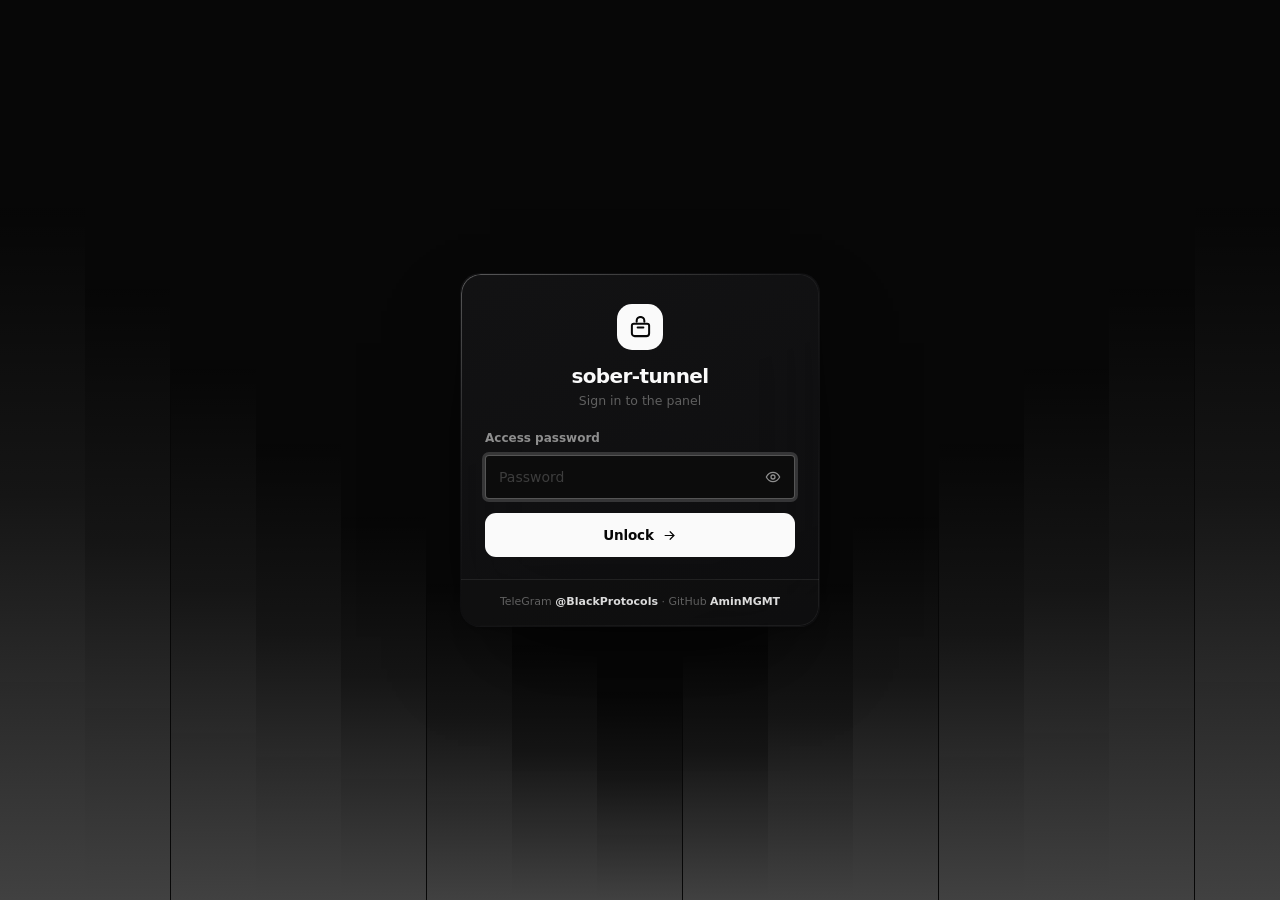
==== engines/backpack/internal/webui/assets/login.html @ 77285814 "Integrate tunnel engines behind sober-tunnel management panel" ====
<!doctype html>
<html lang="en" data-state="__LOGIN_STATE__">
<head>
<meta charset="utf-8">
<meta name="viewport" content="width=device-width, initial-scale=1, viewport-fit=cover">
<meta name="color-scheme" content="dark light">
<meta name="theme-color" content="#070707">
<link rel="manifest" href="__BASE_PATH__/manifest.json">
<link rel="icon" href="__BASE_PATH__/icon.svg" type="image/svg+xml">
<link rel="apple-touch-icon" href="__BASE_PATH__/icons/apple-touch-icon.png">
<meta name="mobile-web-app-capable" content="yes">
<meta name="apple-mobile-web-app-capable" content="yes">
<meta name="apple-mobile-web-app-title" content="sober-tunnel">
<meta name="apple-mobile-web-app-status-bar-style" content="black-translucent">
<title>sober-tunnel · Login</title>
<script nonce="__CSP_NONCE__">
  /* The panel's own appearance, read before first paint: the ground (dark or
     light) and the accent, under the names js/main.js stores them. Signing in
     is the first thing anyone sees, and a door in a different colour from the
     room behind it reads as a different product. This page loads before
     anything else, so it reads the choice itself rather than importing it. */
  (function(){
    var t='dark', a='none';
    try{ t=localStorage.getItem('bp_theme')||'dark'; a=localStorage.getItem('bp_accent')||'none'; }catch(e){}
    if(t!=='light') t='dark';
    document.addEventListener('DOMContentLoaded',function(){
      document.body.dataset.t=t;
      if(a && a!=='none') document.body.dataset.accent=a;
      var m=document.querySelector('meta[name="theme-color"]');
      if(m) m.setAttribute('content', t==='light' ? '#f2f2f2' : '#070707');
    });
  })();
</script>
<style>
  /* Tokens — the same palette, accents and material as the panel
     (panel/css/tokens.css, accent.css, screens/monitor.css). */
  *{box-sizing:border-box;margin:0;padding:0}
  button,input{font:inherit;color:inherit}
  svg{fill:none;stroke:currentColor;stroke-width:1.9;stroke-linecap:round;stroke-linejoin:round}
  [hidden]{display:none!important}
  :root{--ok:#22c55e;--wr:#f59e0b;--er:#ef4444;--spring:cubic-bezier(.32,.72,0,1)}
  body[data-t="dark"]{
    --bg:#070707;--s1:#111111;--s2:#181818;--s3:#1f1f1f;
    --ln:rgba(255,255,255,.08);--ln2:rgba(255,255,255,.15);--ln3:rgba(255,255,255,.3);
    --tx:#fafafa;--tx2:#dcdcdc;--mu:#8e8e8e;--dim:#606060;--faint:#3d3d3d;
    --sunk:rgba(255,255,255,.05);--field:#0c0c0c;
    --glassA:rgba(26,26,28,.62);--glassB:rgba(16,16,18,.74);
    --rim:rgba(255,255,255,.30);--rim2:rgba(255,255,255,.06);--spec:rgba(255,255,255,.09)}
  body[data-t="light"]{
    --bg:#f2f2f2;--s1:#ffffff;--s2:#fafafa;--s3:#f4f4f4;
    --ln:rgba(0,0,0,.09);--ln2:rgba(0,0,0,.16);--ln3:rgba(0,0,0,.34);
    --tx:#0a0a0a;--tx2:#2e2e2e;--mu:#6b6b6b;--dim:#949494;--faint:#c4c4c4;
    --sunk:rgba(0,0,0,.045);--field:#ffffff;
    --glassA:rgba(255,255,255,.66);--glassB:rgba(250,250,250,.78);
    --rim:rgba(255,255,255,.95);--rim2:rgba(0,0,0,.05);--spec:rgba(255,255,255,.55)}
  body{--ac:var(--tx);--ac-on:var(--bg)}
  body[data-t="dark"][data-accent="crimson"]{--ac:#b3001b;--ac-on:#ffffff}
  body[data-t="light"][data-accent="crimson"]{--ac:#4f000b;--ac-on:#ffffff}
  body[data-t="dark"][data-accent="ember"]{--ac:#f6511d;--ac-on:#ffffff}
  body[data-t="light"][data-accent="ember"]{--ac:#d9410f;--ac-on:#ffffff}
  body[data-t="dark"][data-accent="lime"]{--ac:#7fb800;--ac-on:#101010}
  body[data-t="light"][data-accent="lime"]{--ac:#5f8a00;--ac-on:#ffffff}
  body[data-t="dark"][data-accent="azure"]{--ac:#41bbd9;--ac-on:#08222a}
  body[data-t="light"][data-accent="azure"]{--ac:#1d87a5;--ac-on:#ffffff}

  html,body{min-height:100%}
  body{min-height:100dvh;display:grid;place-items:center;
    padding:max(24px,env(safe-area-inset-top)) 16px max(24px,env(safe-area-inset-bottom));
    background:var(--bg);color:var(--tx);overflow-x:hidden;
    font-family:-apple-system,BlinkMacSystemFont,"SF Pro Text","Segoe UI",Inter,system-ui,sans-serif;
    -webkit-font-smoothing:antialiased}
  .sr-only{position:absolute;width:1px;height:1px;padding:0;margin:-1px;overflow:hidden;clip:rect(0,0,0,0);border:0}
  :focus-visible{outline:2px solid var(--ac);outline-offset:2px;border-radius:4px}

  /* The ground: the panel's horizon of accent bars. */
  .bgbars{position:fixed;inset:0;z-index:0;overflow:hidden;pointer-events:none;display:flex}
  .bgbars i{flex:1 0 0;min-width:0;height:100%;transform-origin:bottom;transform:scaleY(var(--s));
    background:linear-gradient(to top,color-mix(in srgb,var(--ac) 24%,transparent),
      color-mix(in srgb,var(--ac) 6%,transparent) 45%,transparent 78%);
    animation:pulseBar 2s ease-in-out var(--d) infinite alternate}
  body[data-t="light"] .bgbars i{
    background:linear-gradient(to top,color-mix(in srgb,var(--ac) 15%,transparent),
      color-mix(in srgb,var(--ac) 4%,transparent) 45%,transparent 78%)}
  @keyframes pulseBar{to{transform:scaleY(calc(var(--s) * .7))}}

  /* The card: the panel's glass dialog. */
  .card{position:relative;z-index:1;width:min(360px,100%);border-radius:20px;overflow:hidden;
    background:linear-gradient(160deg,var(--glassA),var(--glassB));
    -webkit-backdrop-filter:blur(44px) saturate(190%);backdrop-filter:blur(44px) saturate(190%);
    border:1px solid transparent;
    box-shadow:0 40px 90px -30px rgba(0,0,0,.75),0 2px 10px -4px rgba(0,0,0,.5);
    animation:rise .55s var(--spring) both}
  body[data-t="light"] .card{box-shadow:0 30px 70px -30px rgba(0,0,0,.28),0 2px 10px -4px rgba(0,0,0,.12)}
  .card::before{content:"";position:absolute;inset:0;border-radius:inherit;pointer-events:none;z-index:5;padding:1px;
    background:linear-gradient(150deg,var(--rim),var(--rim2) 34%,transparent 60%,var(--rim2) 88%);
    -webkit-mask:linear-gradient(#000 0 0) content-box,linear-gradient(#000 0 0);
    mask:linear-gradient(#000 0 0) content-box,linear-gradient(#000 0 0);
    -webkit-mask-composite:xor;mask-composite:exclude}
  @keyframes rise{from{opacity:0;transform:translateY(14px) scale(.985)}}

  .top{display:flex;flex-direction:column;align-items:center;padding:30px 24px 20px;text-align:center}
  .mk{width:46px;height:46px;border-radius:15px;background:var(--ac);color:var(--ac-on);
    display:grid;place-items:center;margin-bottom:14px}
  .mk svg{width:23px;height:23px;stroke-width:2.1}
  h1{font-size:20px;font-weight:660;letter-spacing:-.03em}
  .sub{font-size:12.5px;color:var(--dim);margin-top:4px;line-height:1.5}

  form{display:flex;flex-direction:column;gap:10px;padding:0 24px 22px}
  label.lb{font-size:12px;color:var(--mu);font-weight:550}
  .field{position:relative;display:flex;align-items:center}
  input{width:100%;height:44px;padding:0 44px 0 13px;font-size:14px;color:var(--tx);
    background:var(--field);border:1px solid var(--ln);border-radius:11px;outline:0;
    transition:border-color .22s ease,box-shadow .22s ease}
  input::placeholder{color:var(--faint)}
  input:hover{border-color:var(--ln2)}
  input:focus{border-color:var(--ln3);box-shadow:0 0 0 3px color-mix(in srgb,var(--ac) 16%,transparent)}
  input:focus-visible{outline:0}
  .toggle{position:absolute;right:5px;width:34px;height:34px;border-radius:9px;border:0;cursor:pointer;
    background:transparent;color:var(--mu);display:grid;place-items:center;transition:background .22s ease,color .22s ease}
  .toggle:hover{background:var(--sunk);color:var(--tx)}
  .toggle svg{width:16px;height:16px}
  .err{display:none;align-items:center;gap:8px;font-size:12px;color:var(--er);line-height:1.45}
  .err svg{width:14px;height:14px;flex:none}
  html[data-state="wrong"] .err{display:flex}
  html[data-state="wrong"] input{border-color:color-mix(in srgb,var(--er) 55%,transparent)}
  .go{height:44px;margin-top:4px;border-radius:11px;border:1px solid transparent;cursor:pointer;
    background:var(--ac);color:var(--ac-on);font-size:13.5px;font-weight:620;letter-spacing:-.01em;
    display:flex;align-items:center;justify-content:center;gap:8px;
    transition:opacity .2s ease,transform .2s var(--spring)}
  .go:hover{opacity:.9}
  .go:active{transform:scale(.985)}
  .go svg{width:15px;height:15px}

  .foot{border-top:1px solid var(--ln);padding:13px 24px 15px;text-align:center;
    background:color-mix(in srgb,var(--s1) 40%,transparent);font-size:11px;color:var(--dim);line-height:1.6}
  .foot b{color:var(--tx2);font-weight:600}
  .foot a{color:inherit}

  html[dir="rtl"] .toggle{right:auto;left:5px}
  html[dir="rtl"] input{padding:0 13px 0 44px}
  html[dir="rtl"] .go svg{transform:scaleX(-1)}
  @media (prefers-reduced-motion:reduce){*,*::before,*::after{animation:none!important;transition:none!important}}
  @media (prefers-reduced-transparency:reduce){.card{background:var(--s1);-webkit-backdrop-filter:none;backdrop-filter:none}}
</style>
</head>
<body data-t="dark">
  <div class="bgbars" aria-hidden="true"><i style="--s:1.000;--d:0.0s"></i><i style="--s:0.882;--d:0.1s"></i><i style="--s:0.767;--d:0.2s"></i><i style="--s:0.658;--d:0.3s"></i><i style="--s:0.553;--d:0.4s"></i><i style="--s:0.456;--d:0.5s"></i><i style="--s:0.368;--d:0.6s"></i><i style="--s:0.300;--d:0.7s"></i><i style="--s:0.368;--d:0.8s"></i><i style="--s:0.456;--d:0.9s"></i><i style="--s:0.553;--d:1.0s"></i><i style="--s:0.658;--d:1.1s"></i><i style="--s:0.767;--d:1.2s"></i><i style="--s:0.882;--d:1.3s"></i><i style="--s:1.000;--d:1.4s"></i></div>

  <main class="card">
    <div class="top">
      <div class="mk" aria-hidden="true">
        <svg viewBox="0 0 24 24"><path d="M8 6V5a4 4 0 018 0v1"/><path d="M5 8h14a2 2 0 012 2v8a3 3 0 01-3 3H6a3 3 0 01-3-3v-8a2 2 0 012-2z"/><path d="M9 12h6"/></svg>
      </div>
      <h1>sober-tunnel</h1>
      <div class="sub" id="sub">Sign in to the panel</div>
    </div>
    <form method="post" action="__BASE_PATH__/login">
      <label class="lb" for="pw" id="pwlabel">Access password</label>
      <div class="field">
        <input id="pw" name="password" type="password" maxlength="128"
               placeholder="Password" autofocus autocomplete="current-password" required>
        <button type="button" class="toggle" id="toggle" aria-label="Show password" aria-pressed="false">
          <svg viewBox="0 0 24 24" id="eye"><path d="M2 12s3.5-7 10-7 10 7 10 7-3.5 7-10 7-10-7-10-7z"/><circle cx="12" cy="12" r="3"/></svg>
        </button>
      </div>
      <div class="err" role="alert"><svg viewBox="0 0 24 24"><circle cx="12" cy="12" r="9"/><path d="M12 8v5"/><path d="M12 16h.01"/></svg><span id="err">Wrong password. Try again.</span></div>
      <button type="submit" class="go" id="unlock"><span id="unlocktxt">Unlock</span><svg viewBox="0 0 24 24"><path d="M5 12h14"/><path d="M13 6l6 6-6 6"/></svg></button>
    </form>
    <div class="foot">
      <div>TeleGram <b>@BlackProtocols</b> · GitHub <b>AminMGMT</b></div>
    </div>
  </main>
<script nonce="__CSP_NONCE__">
  function togglePw(){
    const i=document.getElementById('pw'), t=document.getElementById('toggle'), e=document.getElementById('eye');
    const show=i.type==='password';
    i.type=show?'text':'password';
    t.setAttribute('aria-pressed',show); t.setAttribute('aria-label',show?'Hide password':'Show password');
    e.innerHTML=show
      ?'<path d="M2 12s3.5-7 10-7 10 7 10 7-3.5 7-10 7-10-7-10-7z"/><circle cx="12" cy="12" r="3"/><path d="M3 3l18 18"/>'
      :'<path d="M2 12s3.5-7 10-7 10 7 10 7-3.5 7-10 7-10-7-10-7z"/><circle cx="12" cy="12" r="3"/>';
    i.focus();
  }
  /* Bound here rather than as onclick= on the button. The panel's CSP names a
     per-response nonce instead of allowing inline script, and a nonce covers
     script elements only — never an attribute handler. That is the point of
     it, and it means this page cannot keep one either. */
  document.getElementById('toggle').addEventListener('click', togglePw);
  /* Typing again clears the "wrong password" line. */
  document.getElementById('pw').addEventListener('input', function(){
    document.documentElement.dataset.state='';
  });
</script>
<script nonce="__CSP_NONCE__">
// The language the panel was left in. The login page has no settings of its
// own — it follows the choice already made, so a Persian reader is not shown an
// English door to a Persian panel.
(function(){
  let lang=null;
  try{ lang=localStorage.getItem('bp_lang'); }catch(e){}
  if(lang!=='fa') return;
  document.documentElement.lang='fa';
  document.documentElement.dir='rtl';
  const set=(id,txt)=>{ const el=document.getElementById(id); if(el) el.textContent=txt; };
  set('sub','ورود به پنل');
  set('pwlabel','رمز عبور');
  set('unlocktxt','ورود');
  set('err','رمز عبور اشتباه است. دوباره امتحان کن.');
  const pw=document.getElementById('pw');
  if(pw){ pw.placeholder='رمز عبور'; pw.style.direction='ltr'; pw.style.textAlign='left'; }
})();
</script>
<script nonce="__CSP_NONCE__">
// Registered here too, so a phone can install the panel from the first page it
// sees rather than only after signing in. The worker caches nothing — see
// sw.js — so this changes no request, it only makes the page installable.
if('serviceWorker' in navigator && window.isSecureContext){
  navigator.serviceWorker.register('__BASE_PATH__/sw.js',{scope:'__BASE_PATH__/'}).catch(function(){});
}
</script>
</body>
</html>
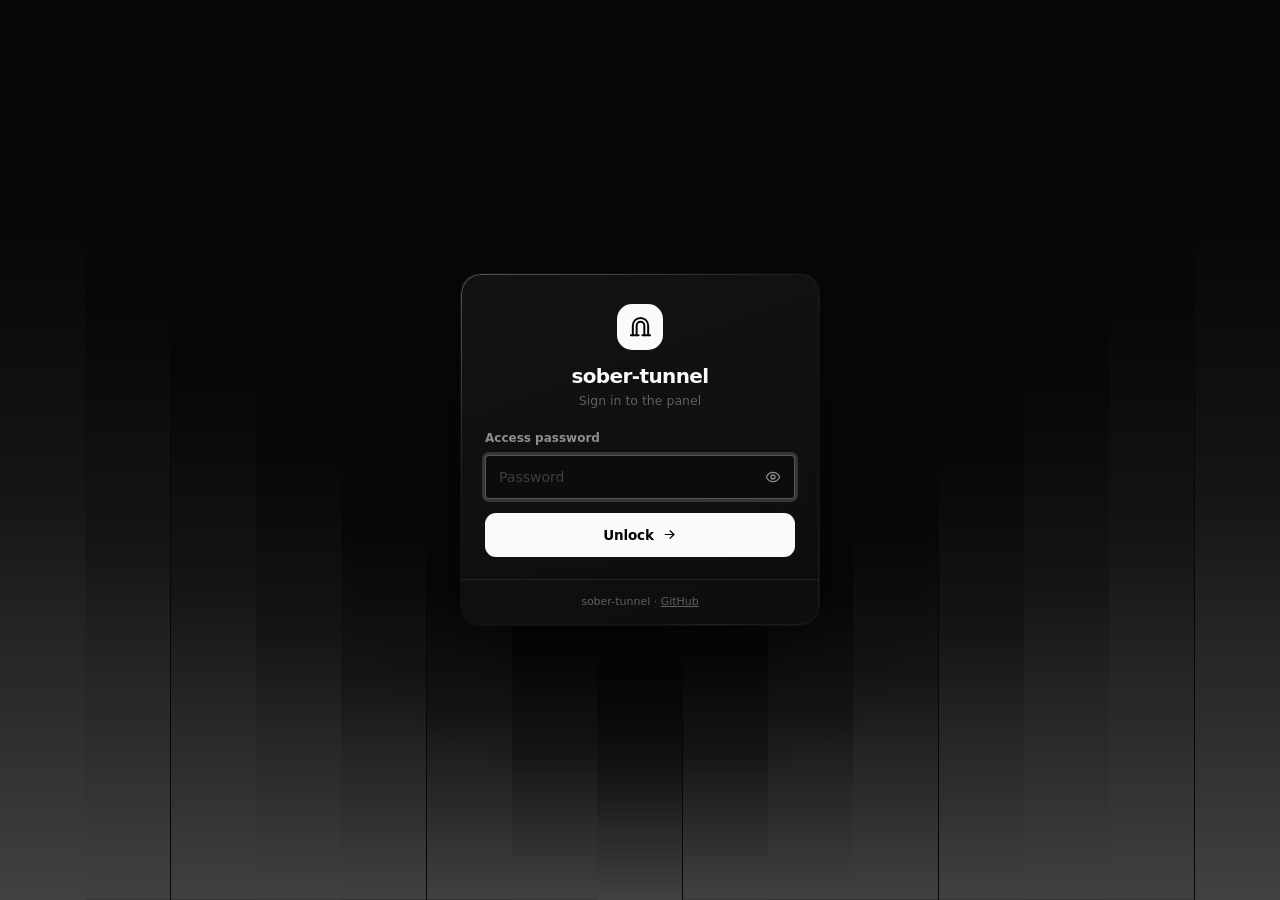
==== commit 8c5f7b3f: "Unify sober-tunnel branding across web and support surfaces" ====
--- a/engines/backpack/internal/webui/assets/login.html
+++ b/engines/backpack/internal/webui/assets/login.html
@@ -149,7 +149,7 @@
   <main class="card">
     <div class="top">
       <div class="mk" aria-hidden="true">
-        <svg viewBox="0 0 24 24"><path d="M8 6V5a4 4 0 018 0v1"/><path d="M5 8h14a2 2 0 012 2v8a3 3 0 01-3 3H6a3 3 0 01-3-3v-8a2 2 0 012-2z"/><path d="M9 12h6"/></svg>
+        <svg viewBox="0 0 24 24"><path d="M4 20V10a8 8 0 0116 0v10M8 20V10a4 4 0 018 0v10"/><path d="M2 20h8M14 20h8"/></svg>
       </div>
       <h1>sober-tunnel</h1>
       <div class="sub" id="sub">Sign in to the panel</div>
@@ -167,7 +167,7 @@
       <button type="submit" class="go" id="unlock"><span id="unlocktxt">Unlock</span><svg viewBox="0 0 24 24"><path d="M5 12h14"/><path d="M13 6l6 6-6 6"/></svg></button>
     </form>
     <div class="foot">
-      <div>TeleGram <b>@BlackProtocols</b> · GitHub <b>AminMGMT</b></div>
+      <div>sober-tunnel · <a href="https://github.com/amirsober-cloud/sober-tunnel" target="_blank" rel="noopener noreferrer">GitHub</a></div>
     </div>
   </main>
 <script nonce="__CSP_NONCE__">
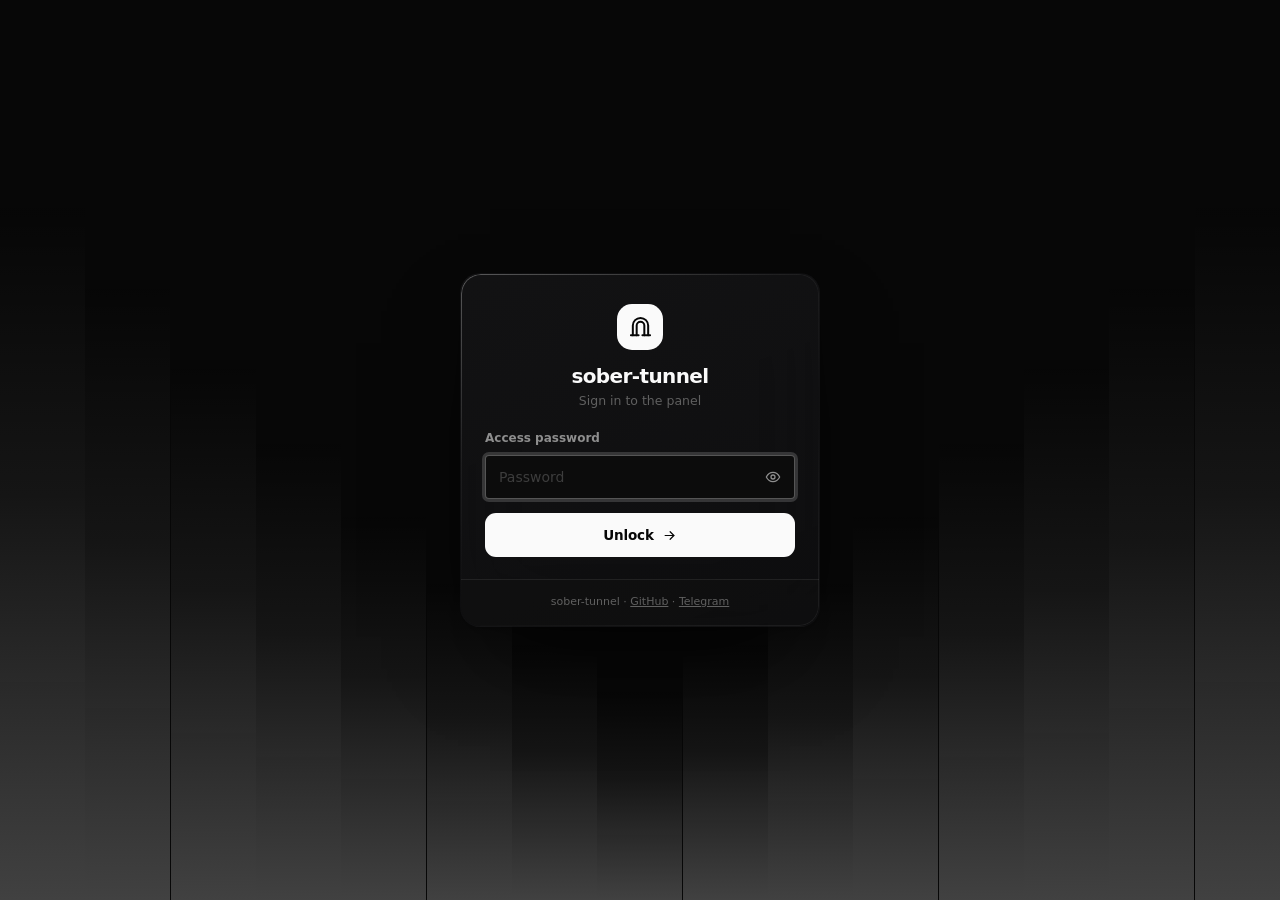
==== commit 39d7280b: "Add sobervpn Telegram link across product surfaces" ====
--- a/engines/backpack/internal/webui/assets/login.html
+++ b/engines/backpack/internal/webui/assets/login.html
@@ -167,7 +167,7 @@
       <button type="submit" class="go" id="unlock"><span id="unlocktxt">Unlock</span><svg viewBox="0 0 24 24"><path d="M5 12h14"/><path d="M13 6l6 6-6 6"/></svg></button>
     </form>
     <div class="foot">
-      <div>sober-tunnel · <a href="https://github.com/amirsober-cloud/sober-tunnel" target="_blank" rel="noopener noreferrer">GitHub</a></div>
+      <div>sober-tunnel · <a href="https://github.com/amirsober-cloud/sober-tunnel" target="_blank" rel="noopener noreferrer">GitHub</a> · <a href="https://t.me/sobervpn" target="_blank" rel="noopener noreferrer">Telegram</a></div>
     </div>
   </main>
 <script nonce="__CSP_NONCE__">
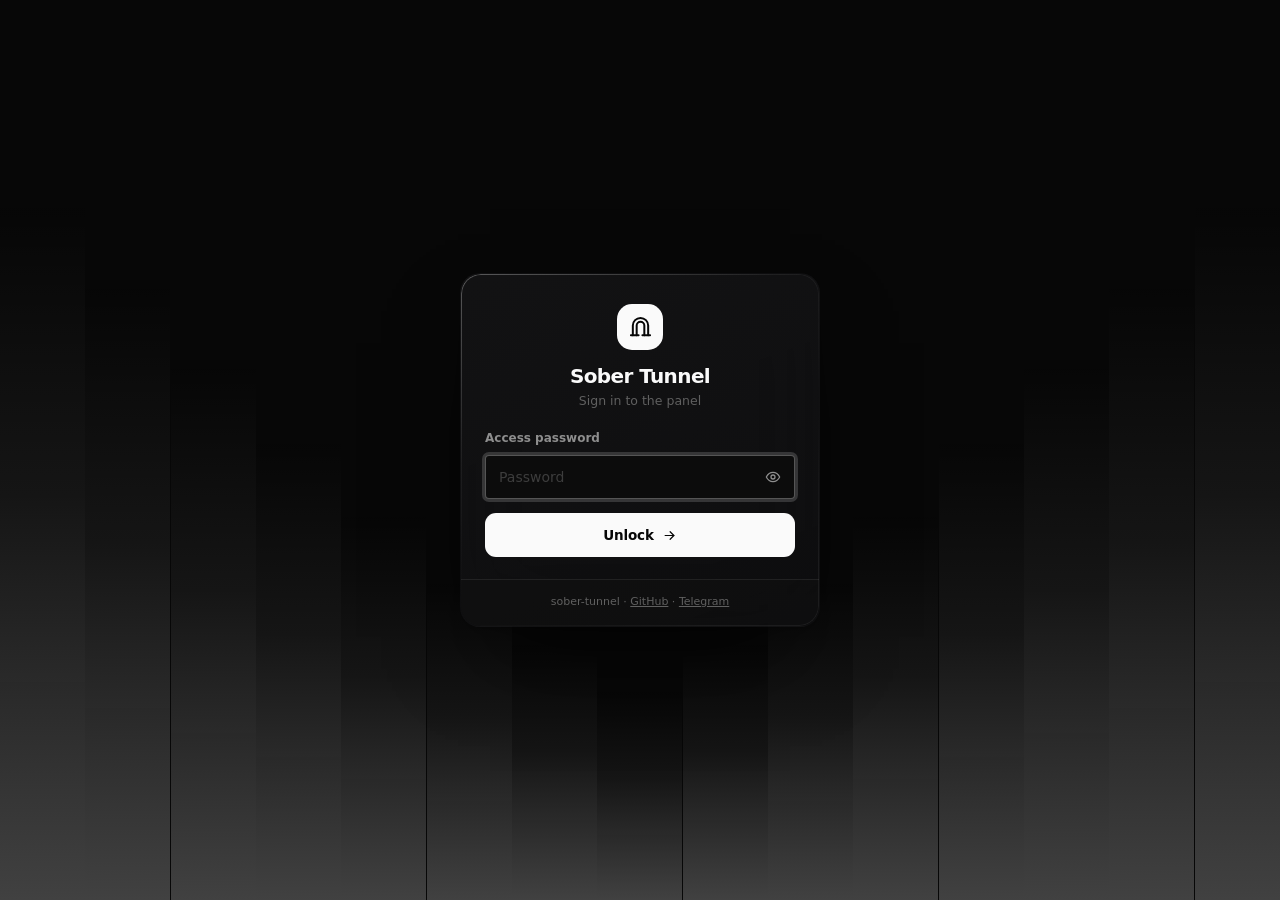
==== commit 1b0d5960: "Introduce SoberLinkPack branding and improve bounded camouflage recovery" ====
--- a/engines/backpack/internal/webui/assets/login.html
+++ b/engines/backpack/internal/webui/assets/login.html
@@ -10,9 +10,9 @@
 <link rel="apple-touch-icon" href="__BASE_PATH__/icons/apple-touch-icon.png">
 <meta name="mobile-web-app-capable" content="yes">
 <meta name="apple-mobile-web-app-capable" content="yes">
-<meta name="apple-mobile-web-app-title" content="sober-tunnel">
+<meta name="apple-mobile-web-app-title" content="Sober Tunnel">
 <meta name="apple-mobile-web-app-status-bar-style" content="black-translucent">
-<title>sober-tunnel · Login</title>
+<title>Sober Tunnel · Login</title>
 <script nonce="__CSP_NONCE__">
   /* The panel's own appearance, read before first paint: the ground (dark or
      light) and the accent, under the names js/main.js stores them. Signing in
@@ -151,10 +151,11 @@
       <div class="mk" aria-hidden="true">
         <svg viewBox="0 0 24 24"><path d="M4 20V10a8 8 0 0116 0v10M8 20V10a4 4 0 018 0v10"/><path d="M2 20h8M14 20h8"/></svg>
       </div>
-      <h1>sober-tunnel</h1>
+      <h1>Sober Tunnel</h1>
       <div class="sub" id="sub">Sign in to the panel</div>
     </div>
-    <form method="post" action="__BASE_PATH__/login">
+    <form method="post" action="__BASE_PATH__/login" autocomplete="on">
+      <input type="text" name="username" value="admin" autocomplete="username" hidden>
       <label class="lb" for="pw" id="pwlabel">Access password</label>
       <div class="field">
         <input id="pw" name="password" type="password" maxlength="128"
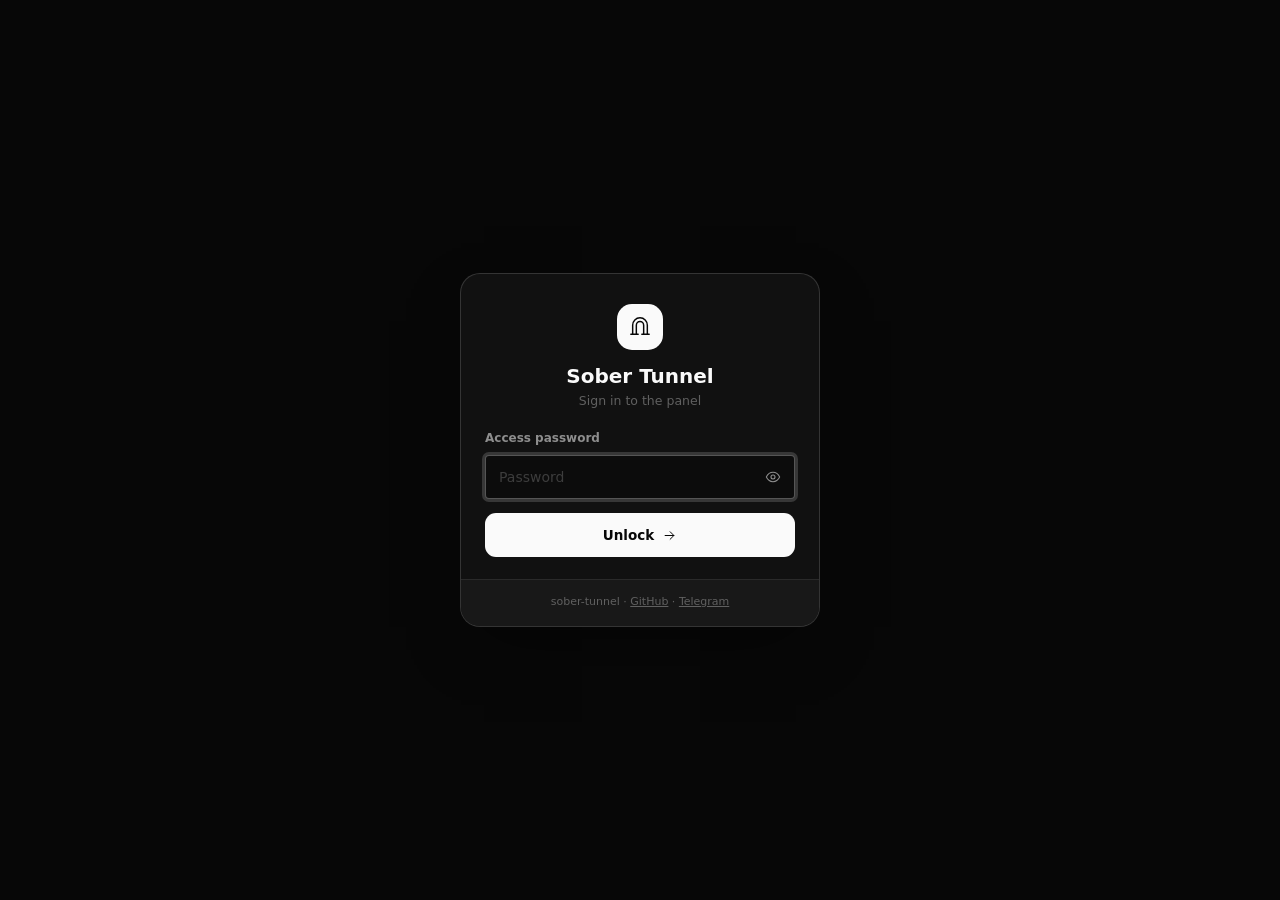
==== commit 96c61d52: "Integrate upstream v2 data plane and security on isolated validation branch" ====
--- a/engines/backpack/internal/webui/assets/login.html
+++ b/engines/backpack/internal/webui/assets/login.html
@@ -21,7 +21,7 @@
      anything else, so it reads the choice itself rather than importing it. */
   (function(){
     var t='dark', a='none';
-    try{ t=localStorage.getItem('bp_theme')||'dark'; a=localStorage.getItem('bp_accent')||'none'; }catch(e){}
+    try{ t=localStorage.getItem('bp_theme')||'dark'; a=localStorage.getItem('bp_accent')||'signal'; }catch(e){}
     if(t!=='light') t='dark';
     document.addEventListener('DOMContentLoaded',function(){
       document.body.dataset.t=t;
@@ -36,24 +36,25 @@
      (panel/css/tokens.css, accent.css, screens/monitor.css). */
   *{box-sizing:border-box;margin:0;padding:0}
   button,input{font:inherit;color:inherit}
-  svg{fill:none;stroke:currentColor;stroke-width:1.9;stroke-linecap:round;stroke-linejoin:round}
+  svg{fill:none;stroke:currentColor;stroke-width:1.6;stroke-linecap:round;stroke-linejoin:round}
   [hidden]{display:none!important}
-  :root{--ok:#22c55e;--wr:#f59e0b;--er:#ef4444;--spring:cubic-bezier(.32,.72,0,1)}
+  :root{--ok:#22c55e;--wr:#f59e0b;--er:#ef4444;--spring:cubic-bezier(.22,1,.36,1)}
+  body[data-t="dark"]{--ok:#4cc38a;--wr:#e5a33d;--er:#e5484d}
+  body[data-t="light"]{--ok:#16a34a;--wr:#b45309;--er:#dc2626}
   body[data-t="dark"]{
     --bg:#070707;--s1:#111111;--s2:#181818;--s3:#1f1f1f;
     --ln:rgba(255,255,255,.08);--ln2:rgba(255,255,255,.15);--ln3:rgba(255,255,255,.3);
     --tx:#fafafa;--tx2:#dcdcdc;--mu:#8e8e8e;--dim:#606060;--faint:#3d3d3d;
-    --sunk:rgba(255,255,255,.05);--field:#0c0c0c;
-    --glassA:rgba(26,26,28,.62);--glassB:rgba(16,16,18,.74);
-    --rim:rgba(255,255,255,.30);--rim2:rgba(255,255,255,.06);--spec:rgba(255,255,255,.09)}
+    --sunk:rgba(255,255,255,.05);--field:#0c0c0c;}
   body[data-t="light"]{
     --bg:#f2f2f2;--s1:#ffffff;--s2:#fafafa;--s3:#f4f4f4;
     --ln:rgba(0,0,0,.09);--ln2:rgba(0,0,0,.16);--ln3:rgba(0,0,0,.34);
     --tx:#0a0a0a;--tx2:#2e2e2e;--mu:#6b6b6b;--dim:#949494;--faint:#c4c4c4;
-    --sunk:rgba(0,0,0,.045);--field:#ffffff;
-    --glassA:rgba(255,255,255,.66);--glassB:rgba(250,250,250,.78);
-    --rim:rgba(255,255,255,.95);--rim2:rgba(0,0,0,.05);--spec:rgba(255,255,255,.55)}
+    --sunk:rgba(0,0,0,.045);--field:#ffffff;}
+  /* The signal accent marks live readings in the panel; this page has none,
+     so it leaves the mark and the button in the ramp. */
   body{--ac:var(--tx);--ac-on:var(--bg)}
+  body[data-accent="signal"]{--ac:var(--tx);--ac-on:var(--bg)}
   body[data-t="dark"][data-accent="crimson"]{--ac:#b3001b;--ac-on:#ffffff}
   body[data-t="light"][data-accent="crimson"]{--ac:#4f000b;--ac-on:#ffffff}
   body[data-t="dark"][data-accent="ember"]{--ac:#f6511d;--ac-on:#ffffff}
@@ -72,37 +73,20 @@
   .sr-only{position:absolute;width:1px;height:1px;padding:0;margin:-1px;overflow:hidden;clip:rect(0,0,0,0);border:0}
   :focus-visible{outline:2px solid var(--ac);outline-offset:2px;border-radius:4px}
 
-  /* The ground: the panel's horizon of accent bars. */
-  .bgbars{position:fixed;inset:0;z-index:0;overflow:hidden;pointer-events:none;display:flex}
-  .bgbars i{flex:1 0 0;min-width:0;height:100%;transform-origin:bottom;transform:scaleY(var(--s));
-    background:linear-gradient(to top,color-mix(in srgb,var(--ac) 24%,transparent),
-      color-mix(in srgb,var(--ac) 6%,transparent) 45%,transparent 78%);
-    animation:pulseBar 2s ease-in-out var(--d) infinite alternate}
-  body[data-t="light"] .bgbars i{
-    background:linear-gradient(to top,color-mix(in srgb,var(--ac) 15%,transparent),
-      color-mix(in srgb,var(--ac) 4%,transparent) 45%,transparent 78%)}
-  @keyframes pulseBar{to{transform:scaleY(calc(var(--s) * .7))}}
-
-  /* The card: the panel's glass dialog. */
+
+  /* The card: a raised surface with a hairline, as the panel's dialogs are. */
   .card{position:relative;z-index:1;width:min(360px,100%);border-radius:20px;overflow:hidden;
-    background:linear-gradient(160deg,var(--glassA),var(--glassB));
-    -webkit-backdrop-filter:blur(44px) saturate(190%);backdrop-filter:blur(44px) saturate(190%);
-    border:1px solid transparent;
-    box-shadow:0 40px 90px -30px rgba(0,0,0,.75),0 2px 10px -4px rgba(0,0,0,.5);
+    background:var(--s1);border:1px solid var(--ln2);
+    box-shadow:0 24px 64px -24px rgba(0,0,0,.6);
     animation:rise .55s var(--spring) both}
-  body[data-t="light"] .card{box-shadow:0 30px 70px -30px rgba(0,0,0,.28),0 2px 10px -4px rgba(0,0,0,.12)}
-  .card::before{content:"";position:absolute;inset:0;border-radius:inherit;pointer-events:none;z-index:5;padding:1px;
-    background:linear-gradient(150deg,var(--rim),var(--rim2) 34%,transparent 60%,var(--rim2) 88%);
-    -webkit-mask:linear-gradient(#000 0 0) content-box,linear-gradient(#000 0 0);
-    mask:linear-gradient(#000 0 0) content-box,linear-gradient(#000 0 0);
-    -webkit-mask-composite:xor;mask-composite:exclude}
+  body[data-t="light"] .card{box-shadow:0 8px 24px rgba(0,0,0,.06)}
   @keyframes rise{from{opacity:0;transform:translateY(14px) scale(.985)}}
 
   .top{display:flex;flex-direction:column;align-items:center;padding:30px 24px 20px;text-align:center}
   .mk{width:46px;height:46px;border-radius:15px;background:var(--ac);color:var(--ac-on);
     display:grid;place-items:center;margin-bottom:14px}
-  .mk svg{width:23px;height:23px;stroke-width:2.1}
-  h1{font-size:20px;font-weight:660;letter-spacing:-.03em}
+  .mk svg{width:22px;height:22px;stroke-width:1.6}
+  h1{font-size:20px;font-weight:600}
   .sub{font-size:12.5px;color:var(--dim);margin-top:4px;line-height:1.5}
 
   form{display:flex;flex-direction:column;gap:10px;padding:0 24px 22px}
@@ -124,7 +108,7 @@
   html[data-state="wrong"] .err{display:flex}
   html[data-state="wrong"] input{border-color:color-mix(in srgb,var(--er) 55%,transparent)}
   .go{height:44px;margin-top:4px;border-radius:11px;border:1px solid transparent;cursor:pointer;
-    background:var(--ac);color:var(--ac-on);font-size:13.5px;font-weight:620;letter-spacing:-.01em;
+    background:var(--ac);color:var(--ac-on);font-size:13.5px;font-weight:600;
     display:flex;align-items:center;justify-content:center;gap:8px;
     transition:opacity .2s ease,transform .2s var(--spring)}
   .go:hover{opacity:.9}
@@ -132,7 +116,7 @@
   .go svg{width:15px;height:15px}
 
   .foot{border-top:1px solid var(--ln);padding:13px 24px 15px;text-align:center;
-    background:color-mix(in srgb,var(--s1) 40%,transparent);font-size:11px;color:var(--dim);line-height:1.6}
+    background:var(--s2);font-size:11px;color:var(--dim);line-height:1.6}
   .foot b{color:var(--tx2);font-weight:600}
   .foot a{color:inherit}
 
@@ -140,11 +124,9 @@
   html[dir="rtl"] input{padding:0 13px 0 44px}
   html[dir="rtl"] .go svg{transform:scaleX(-1)}
   @media (prefers-reduced-motion:reduce){*,*::before,*::after{animation:none!important;transition:none!important}}
-  @media (prefers-reduced-transparency:reduce){.card{background:var(--s1);-webkit-backdrop-filter:none;backdrop-filter:none}}
 </style>
 </head>
 <body data-t="dark">
-  <div class="bgbars" aria-hidden="true"><i style="--s:1.000;--d:0.0s"></i><i style="--s:0.882;--d:0.1s"></i><i style="--s:0.767;--d:0.2s"></i><i style="--s:0.658;--d:0.3s"></i><i style="--s:0.553;--d:0.4s"></i><i style="--s:0.456;--d:0.5s"></i><i style="--s:0.368;--d:0.6s"></i><i style="--s:0.300;--d:0.7s"></i><i style="--s:0.368;--d:0.8s"></i><i style="--s:0.456;--d:0.9s"></i><i style="--s:0.553;--d:1.0s"></i><i style="--s:0.658;--d:1.1s"></i><i style="--s:0.767;--d:1.2s"></i><i style="--s:0.882;--d:1.3s"></i><i style="--s:1.000;--d:1.4s"></i></div>
 
   <main class="card">
     <div class="top">
